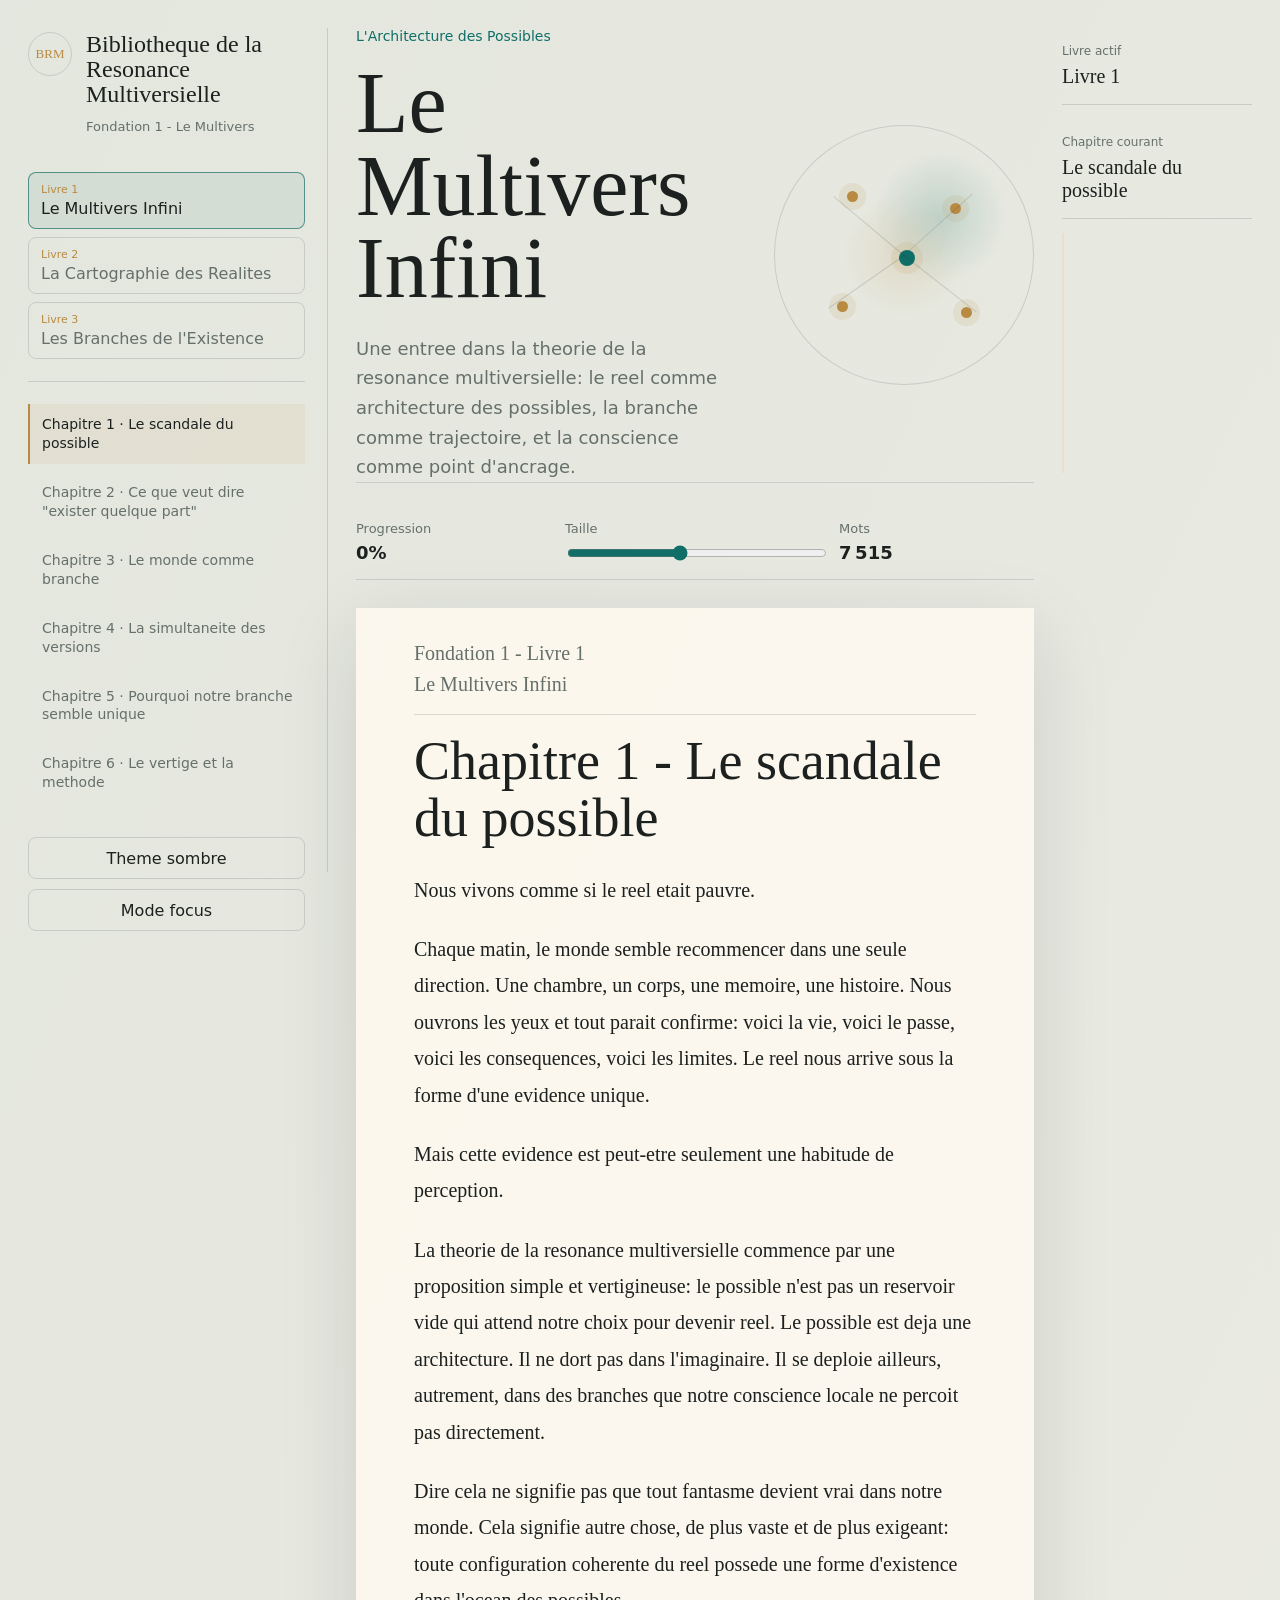
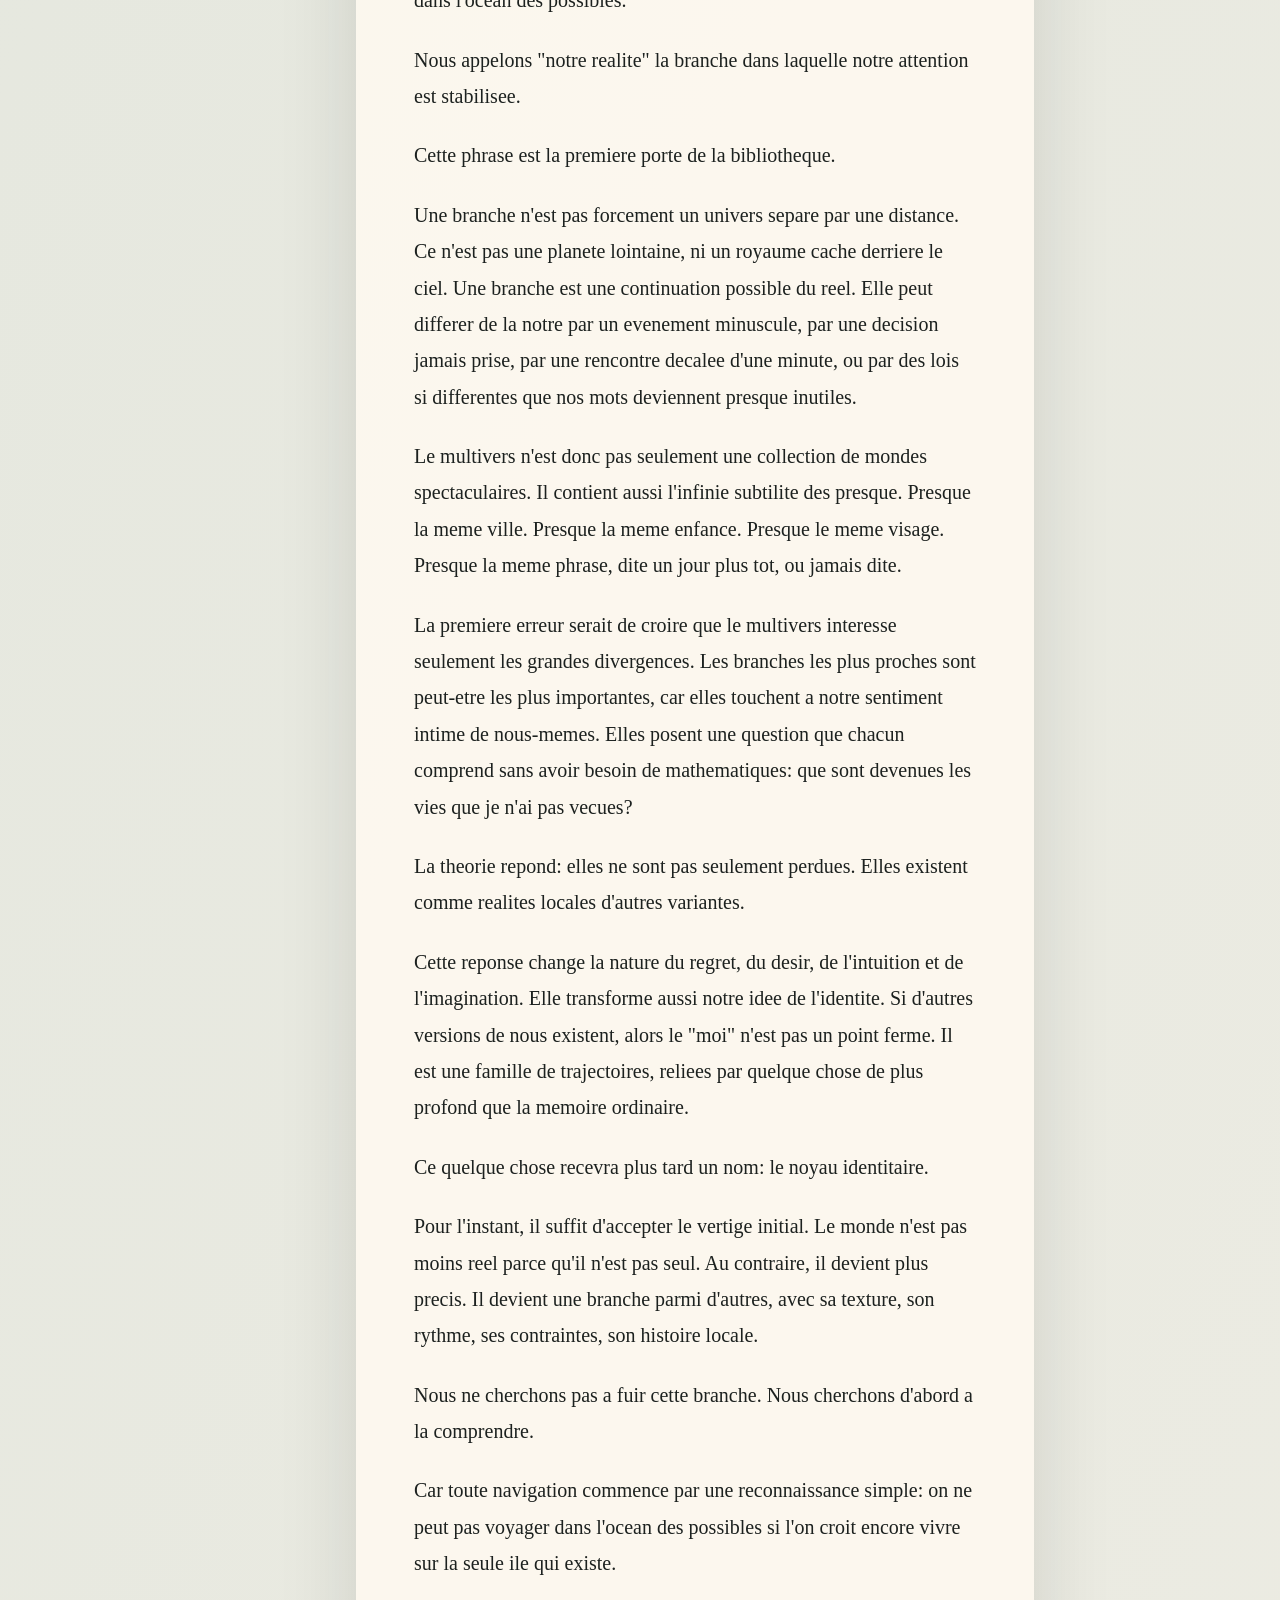
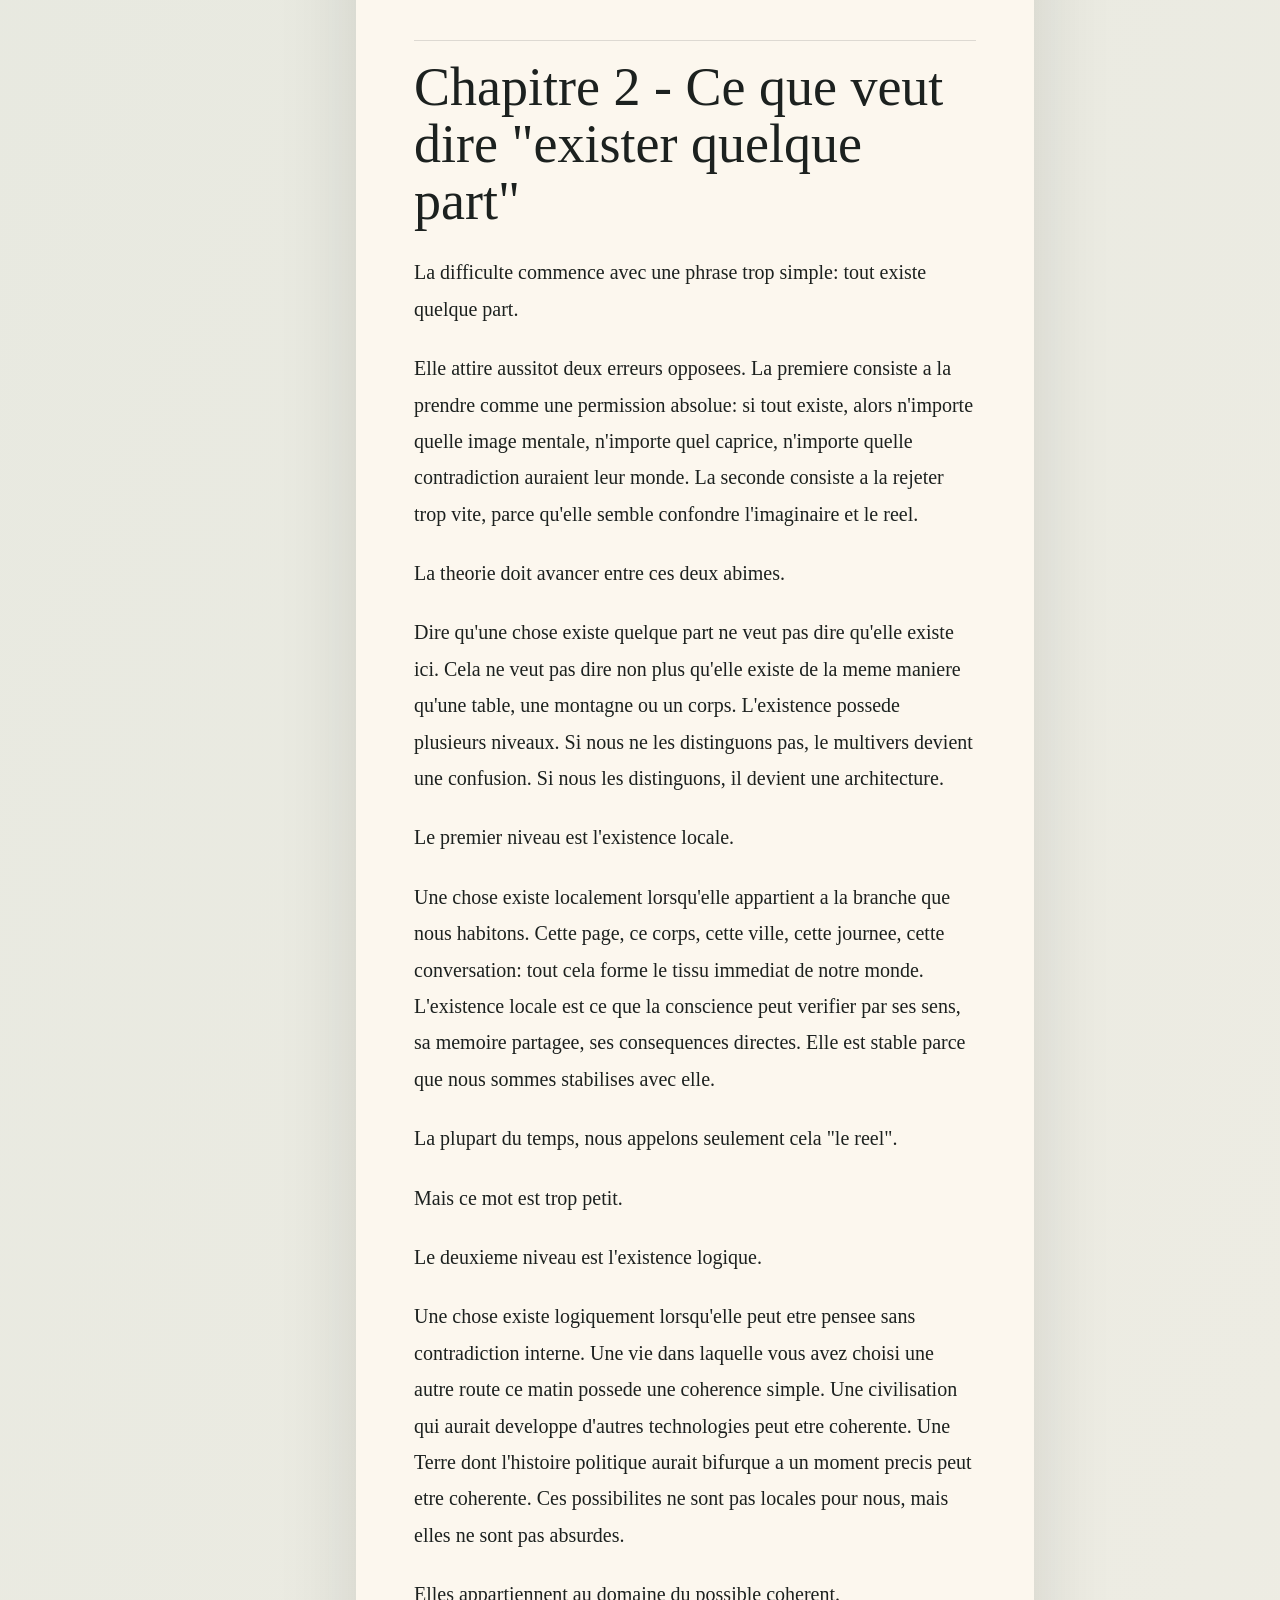
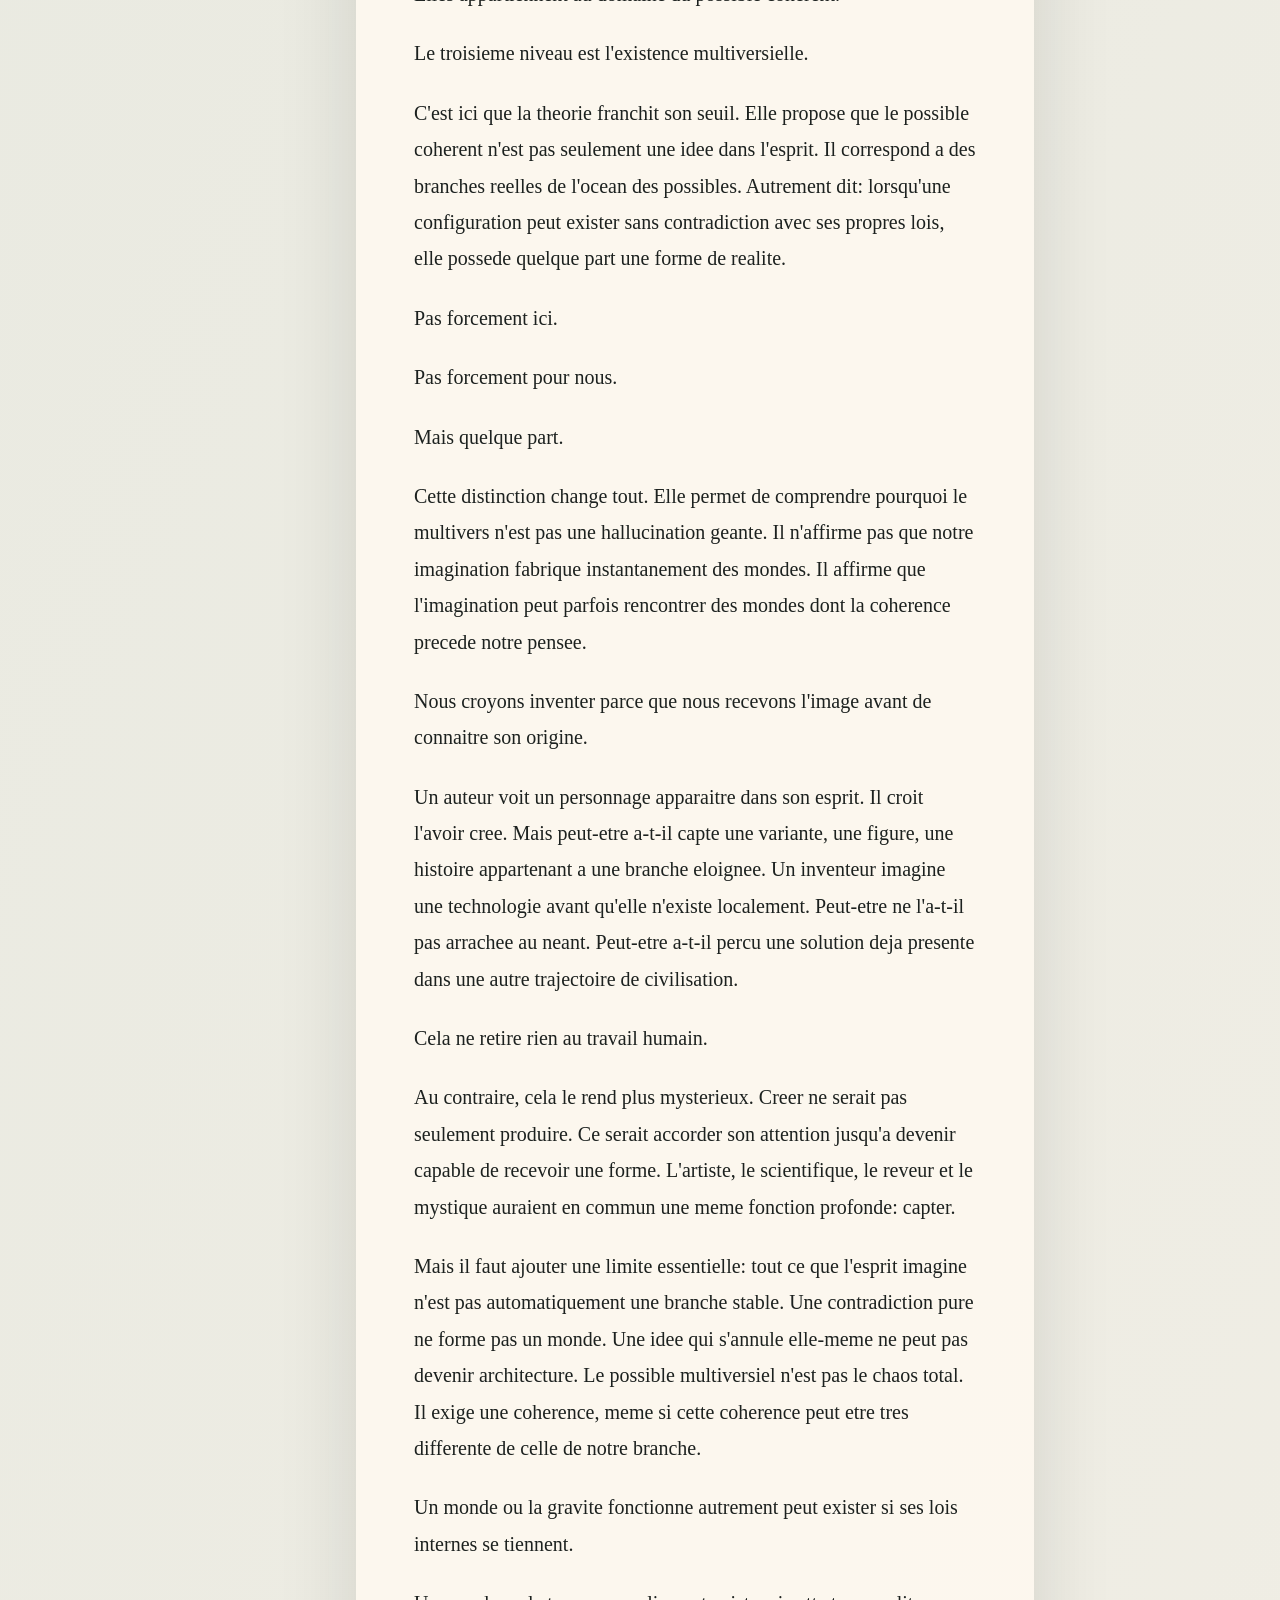
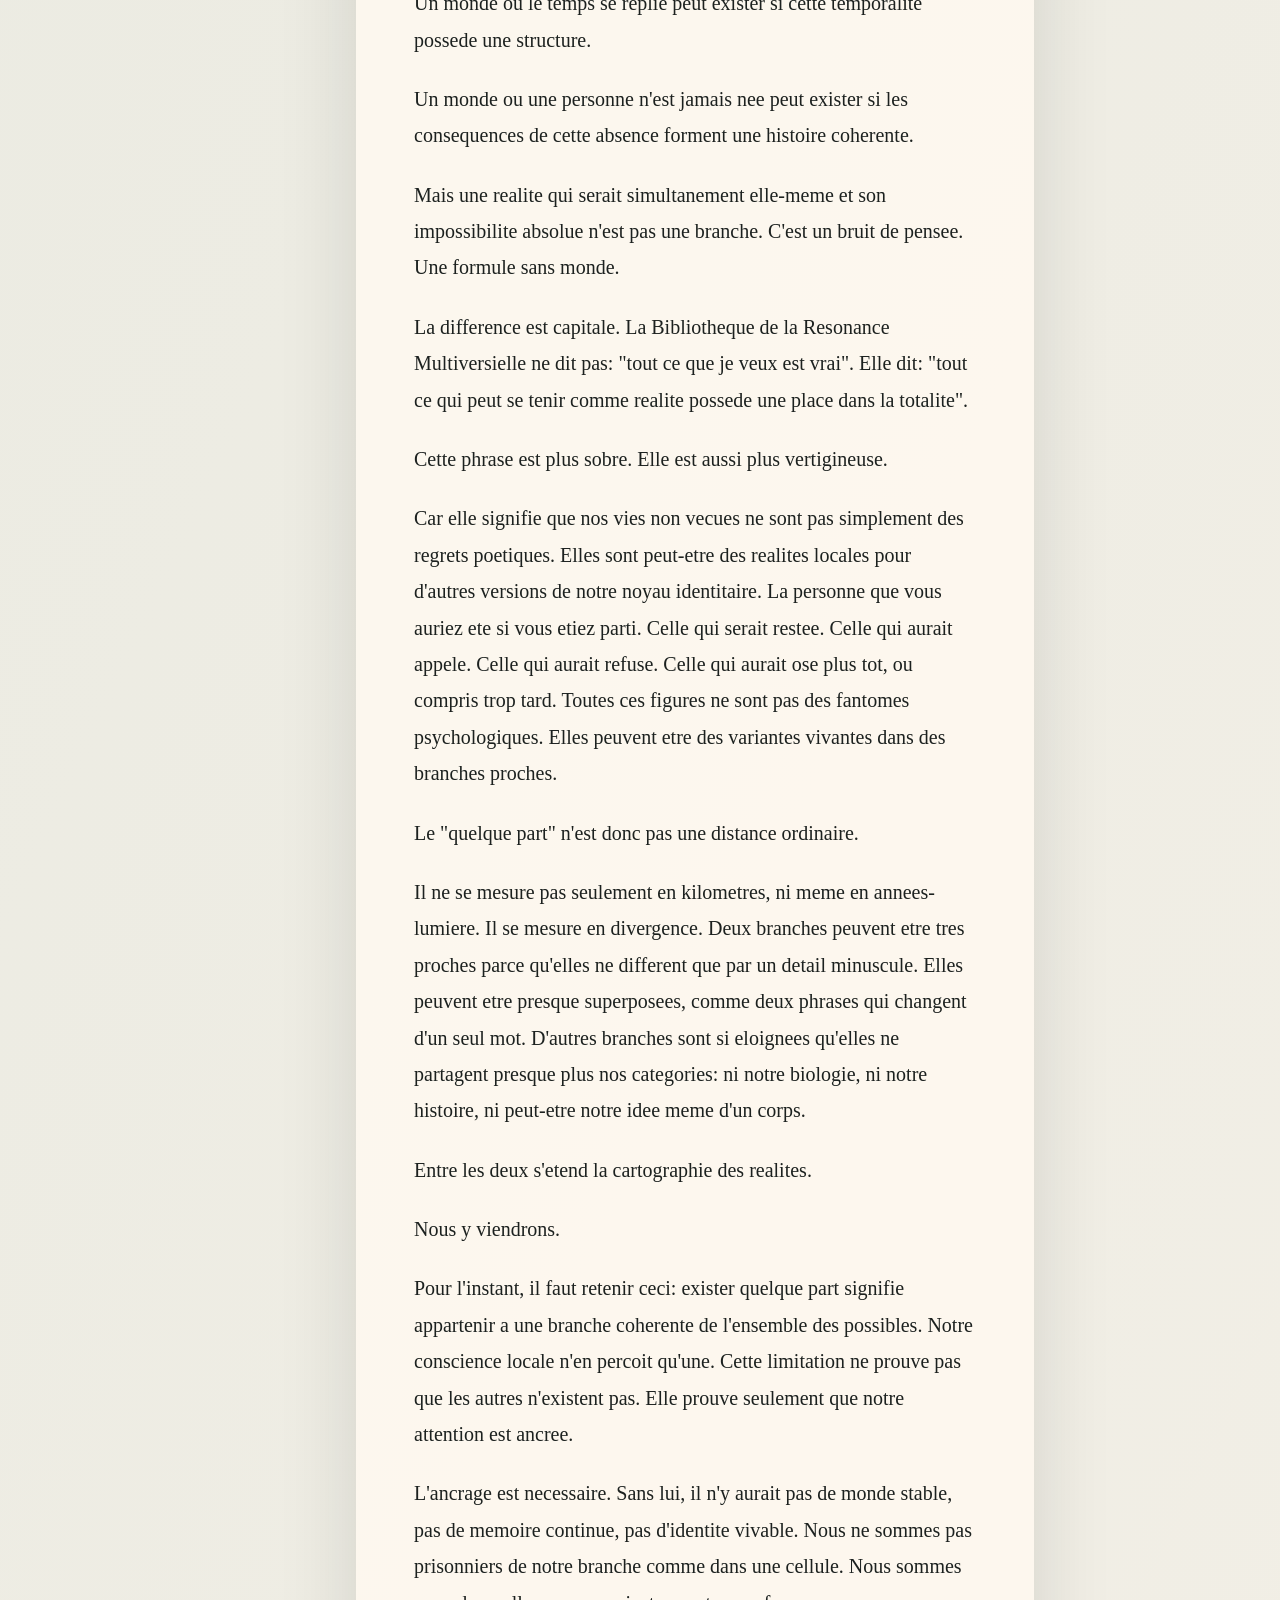
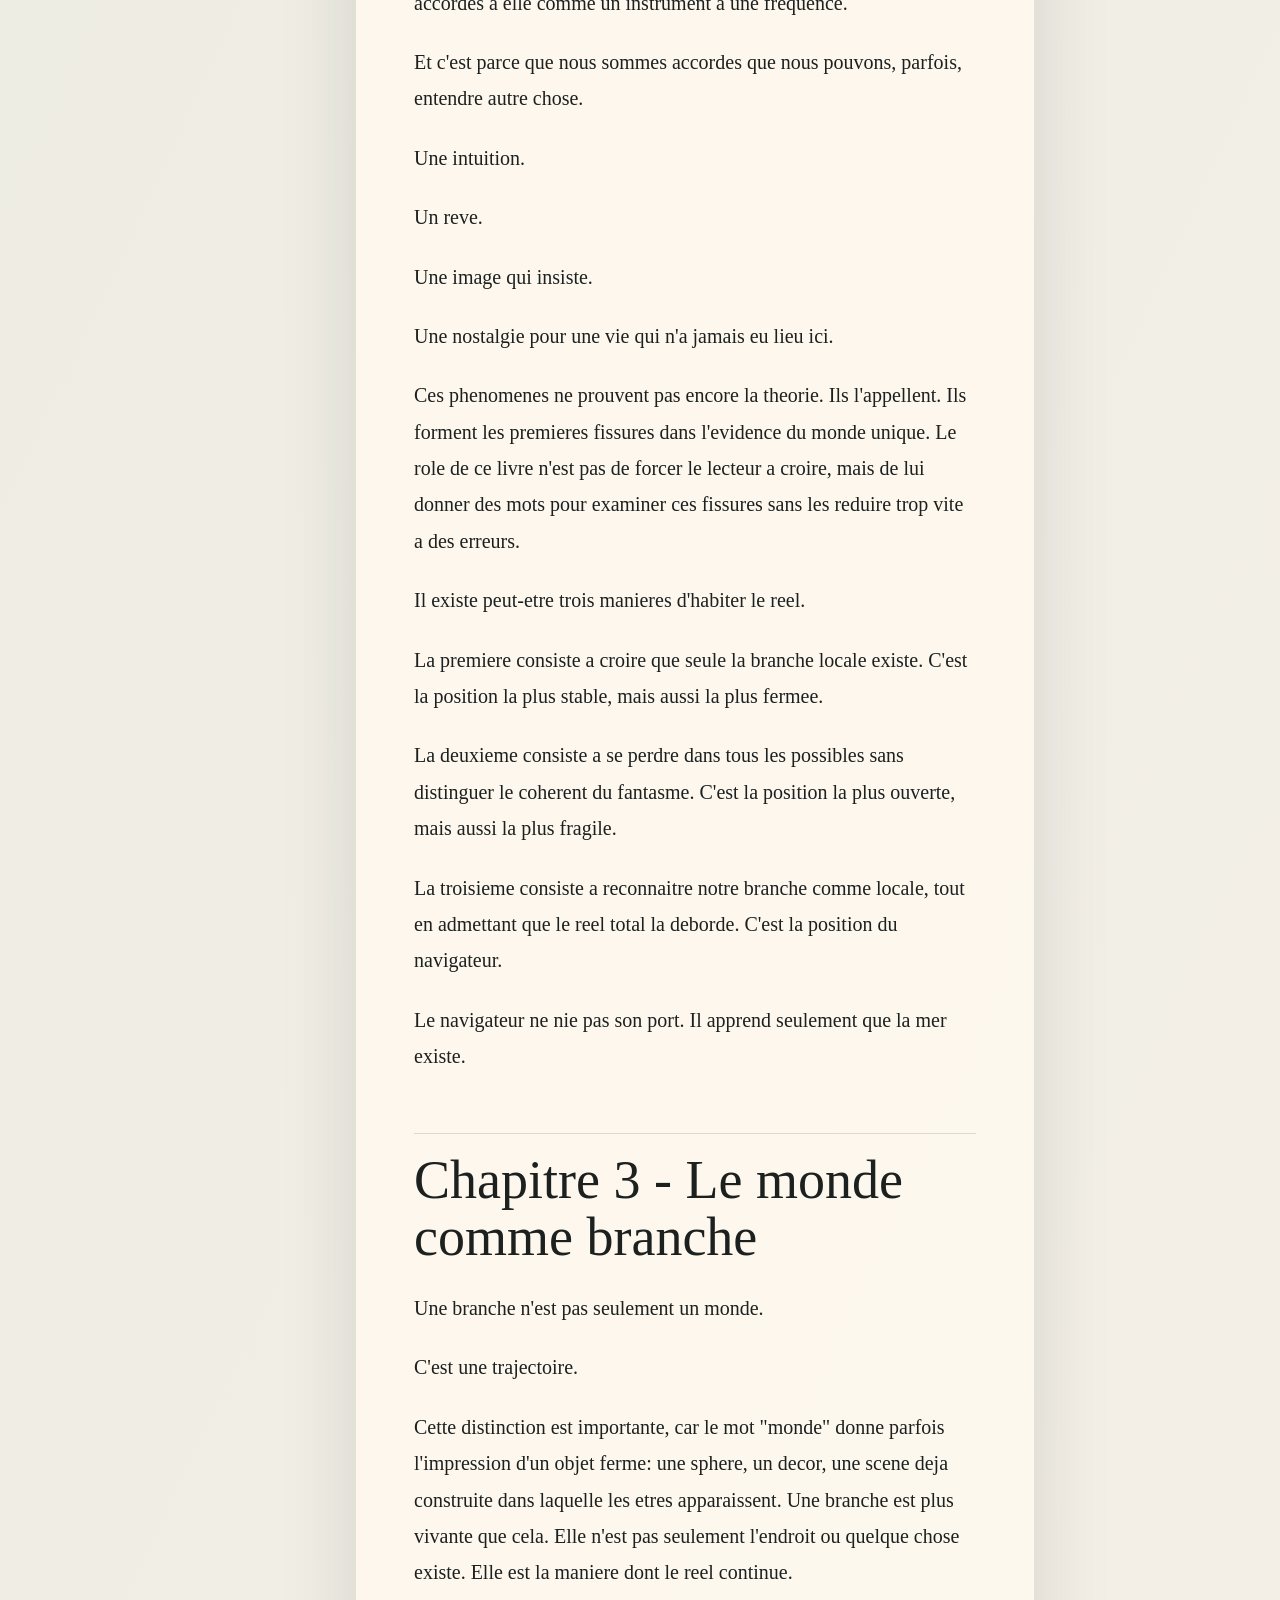
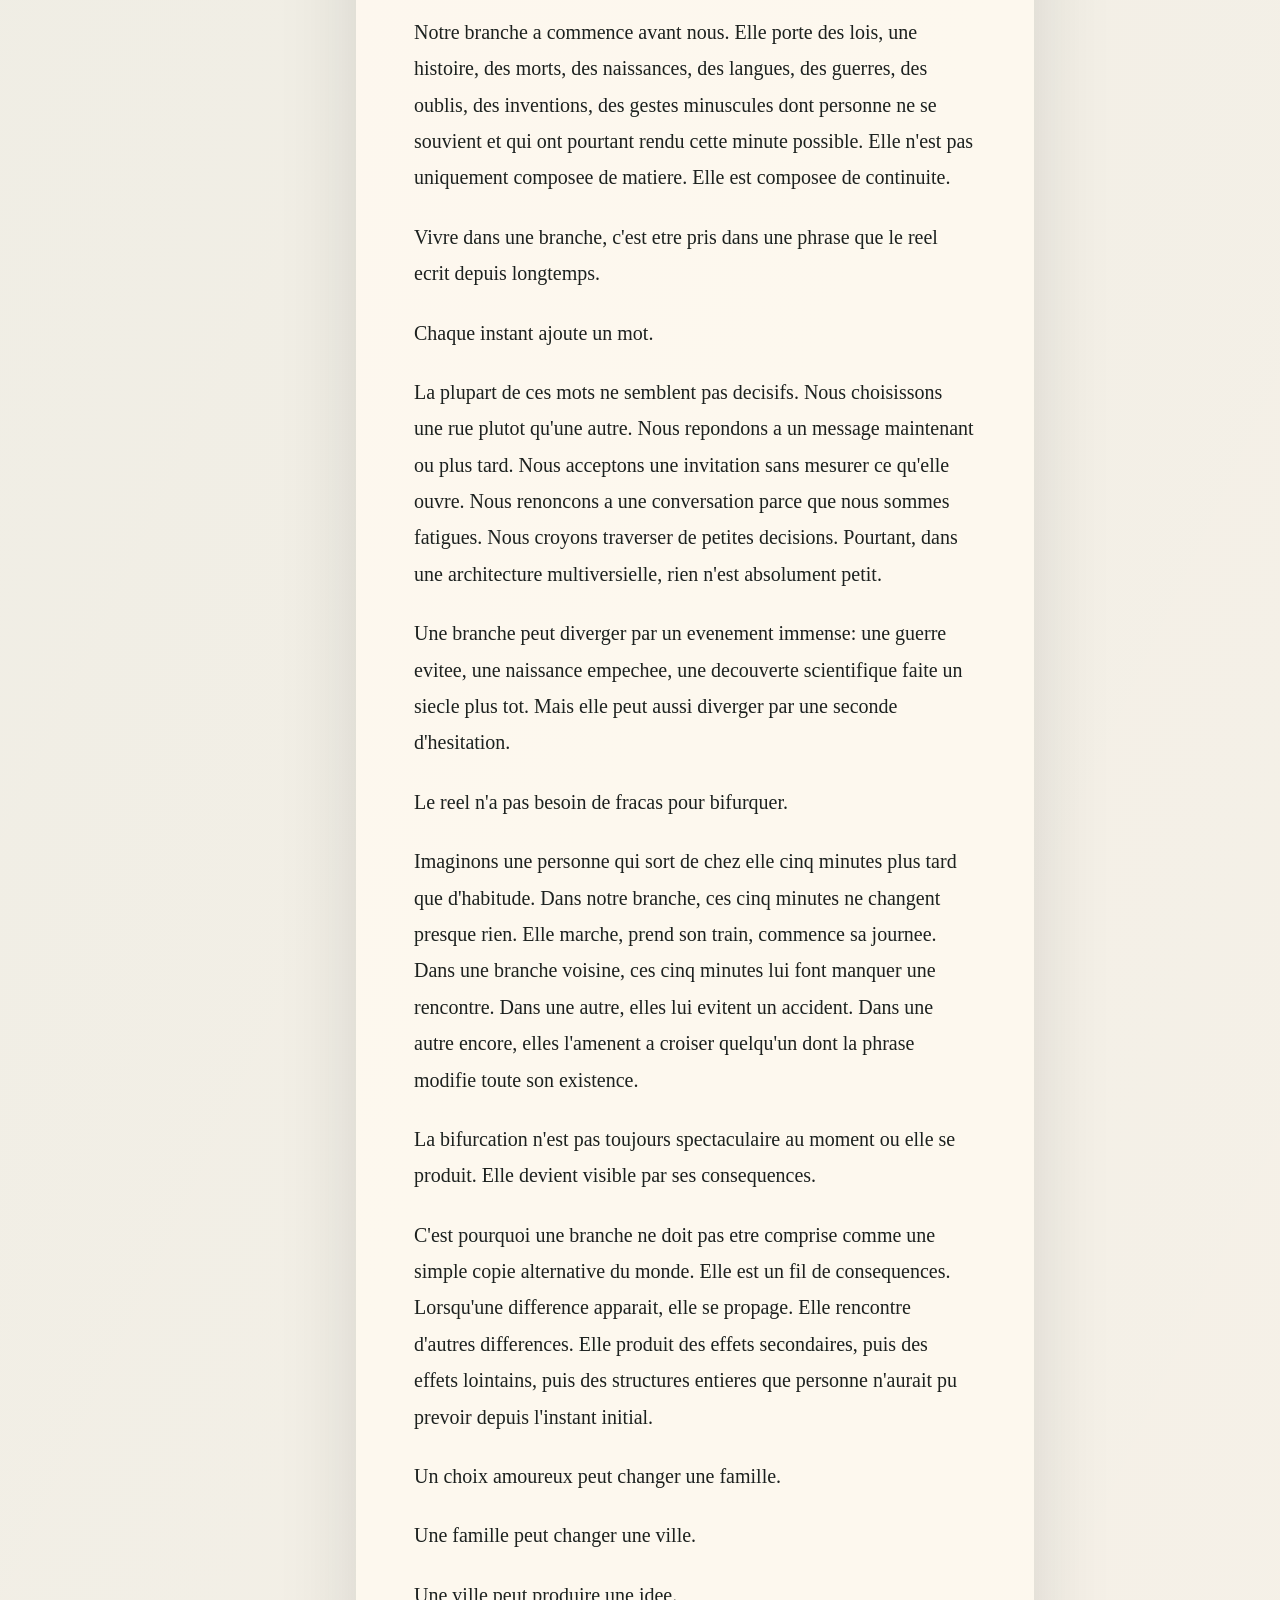
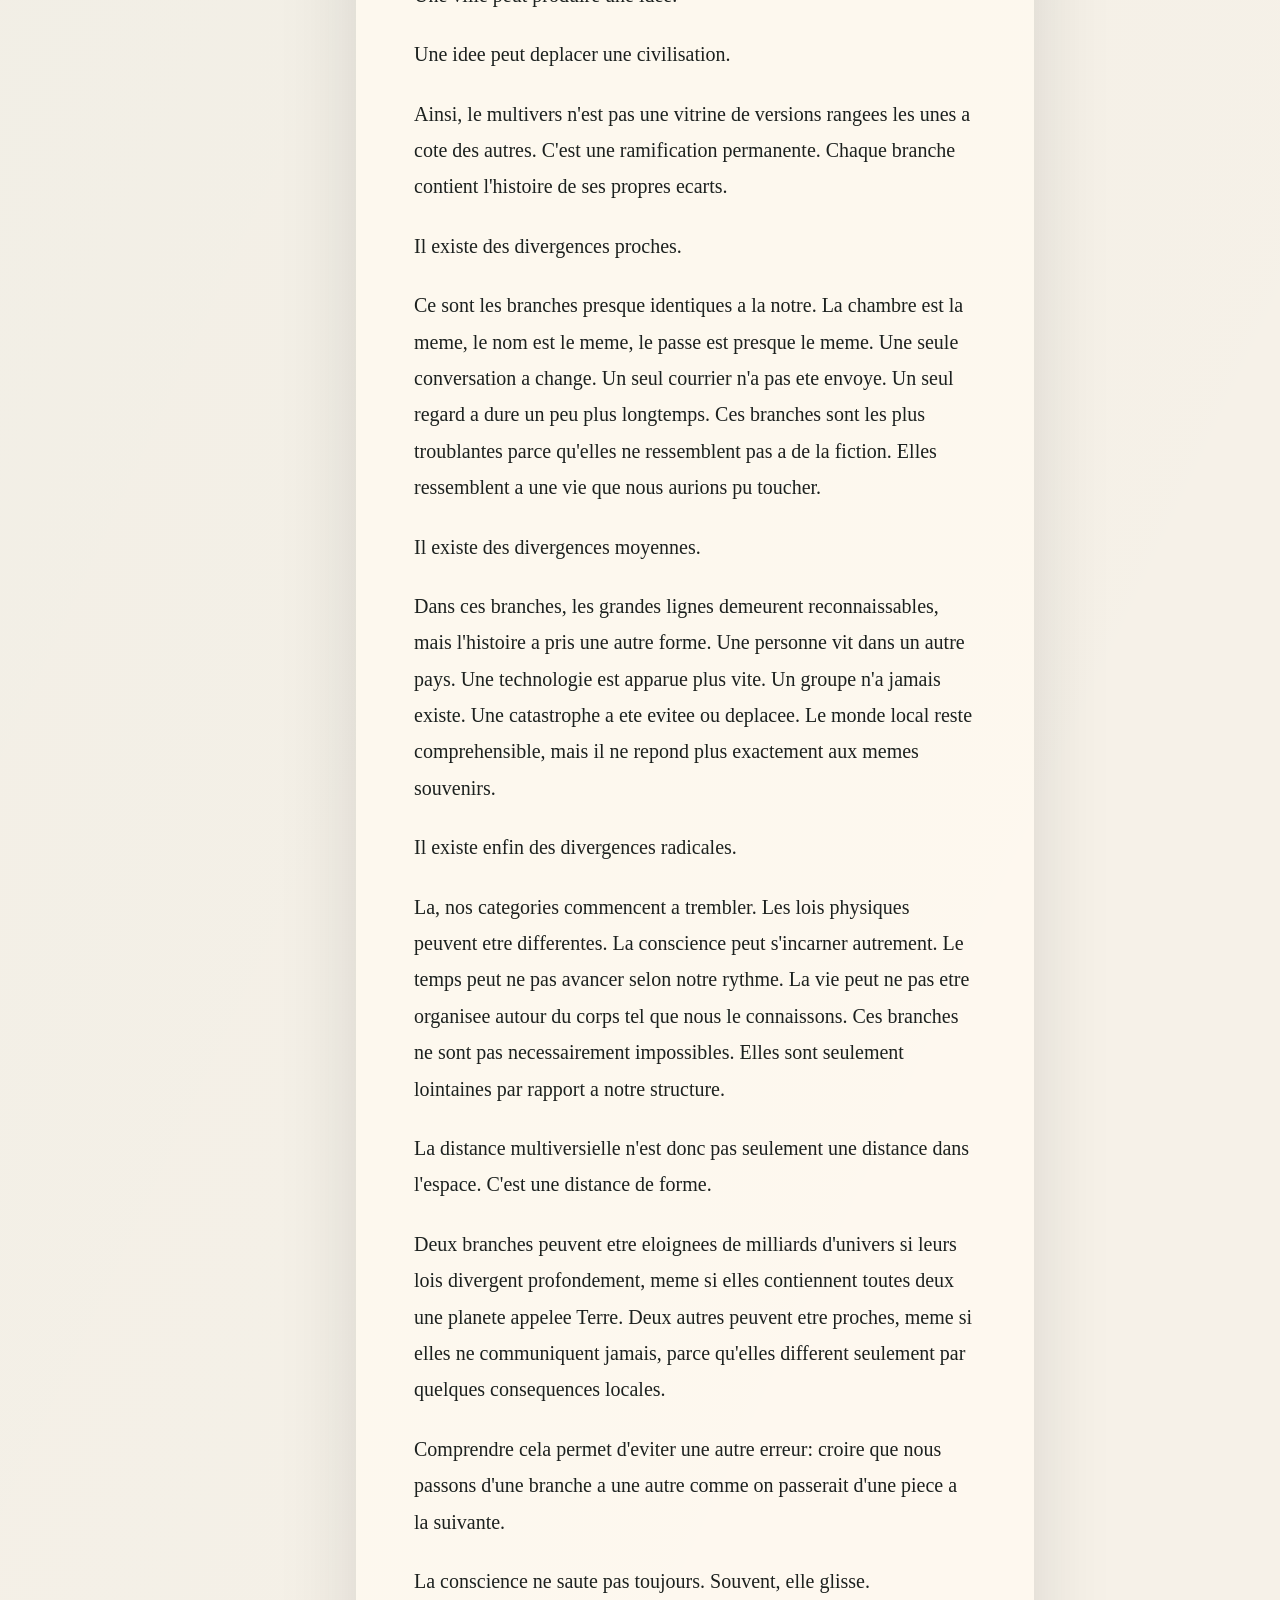
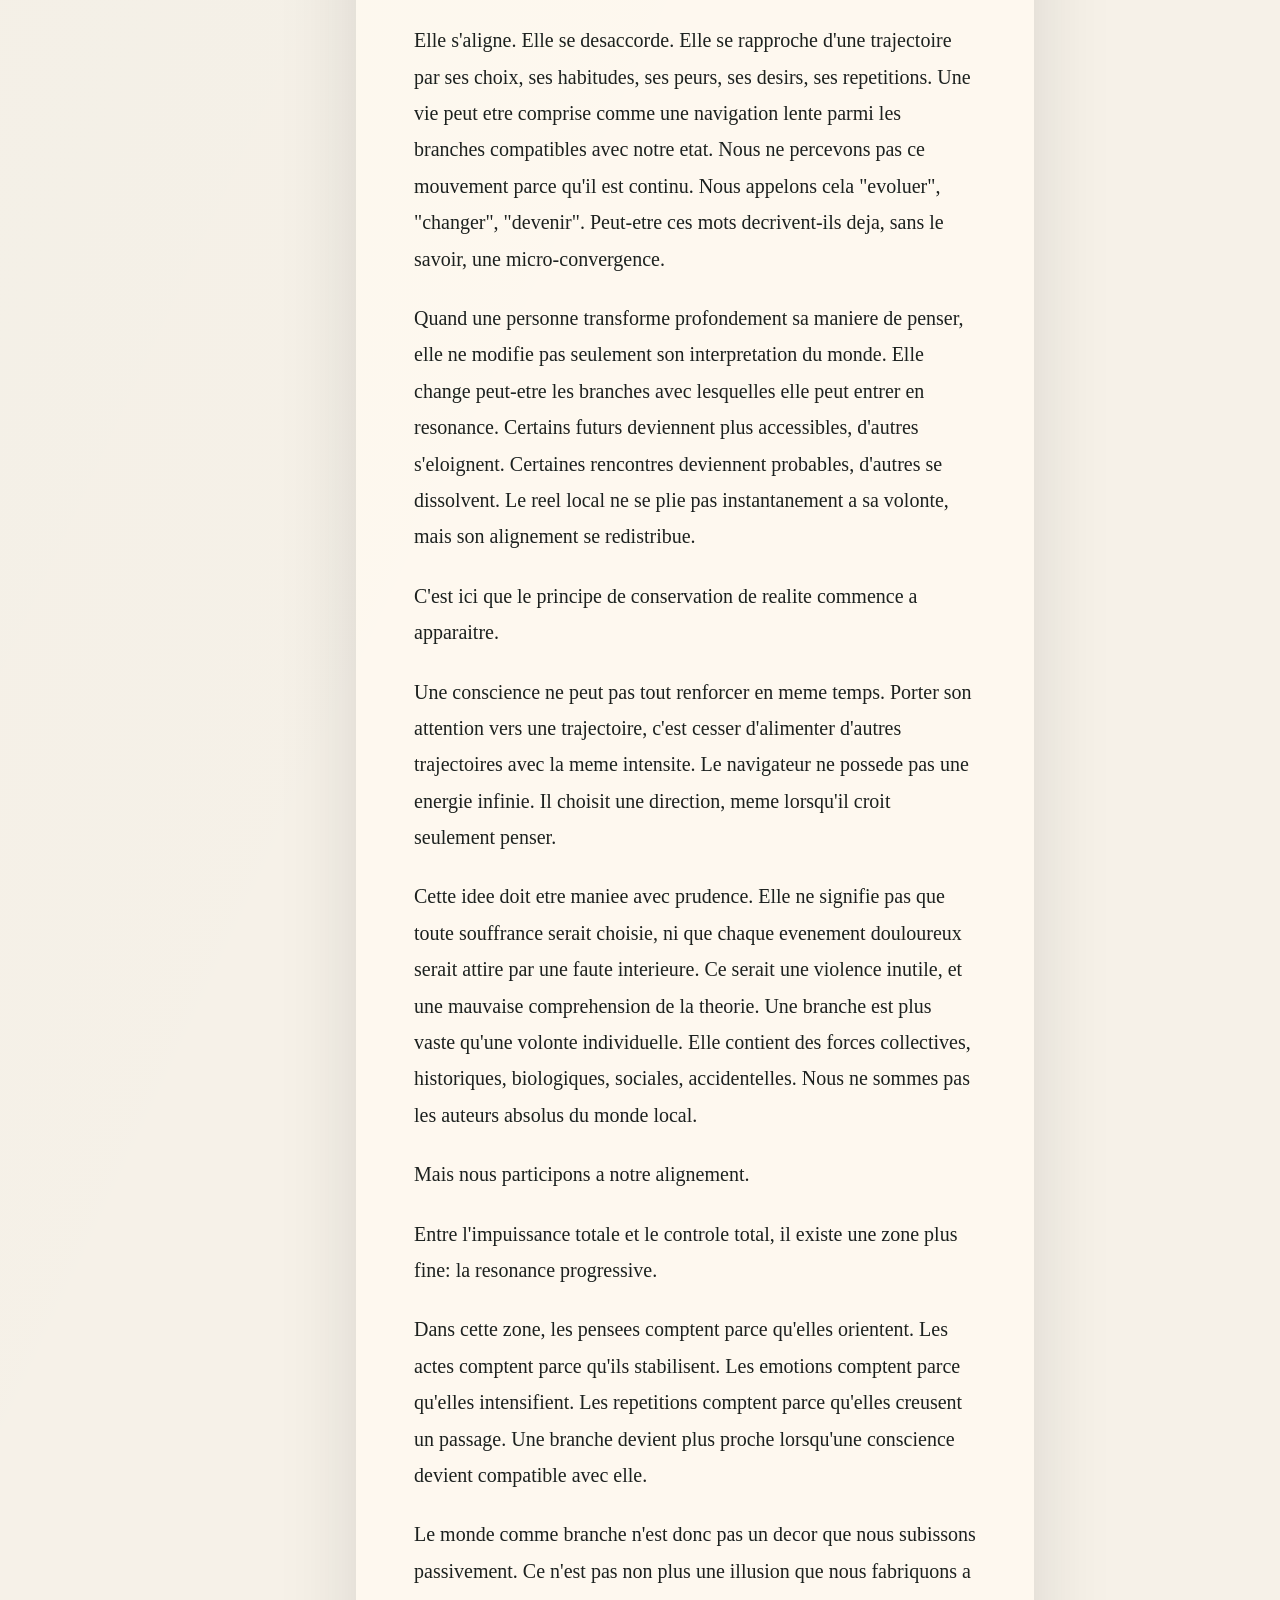
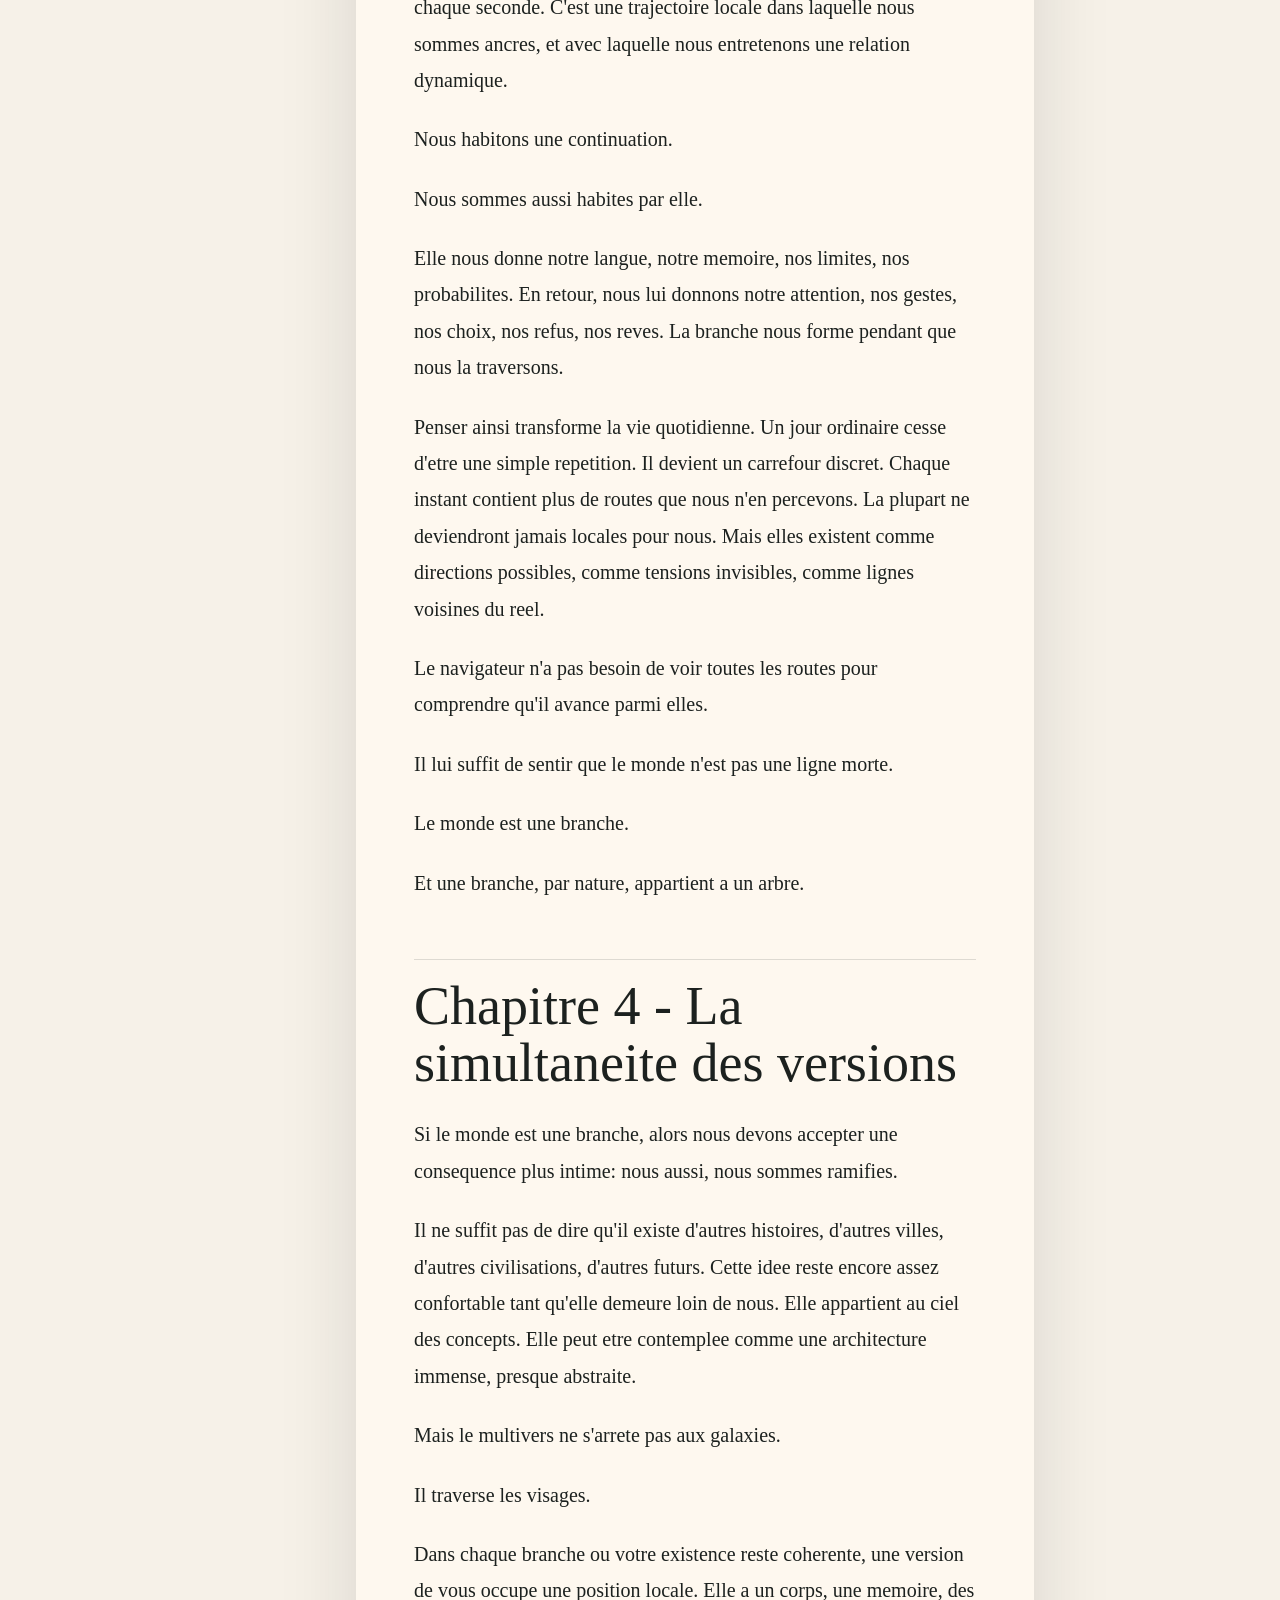
==== index.html @ 57ed7036 "Initial Resonance Multiversielle library" ====
<!doctype html>
<html lang="fr">
  <head>
    <meta charset="utf-8" />
    <meta name="viewport" content="width=device-width, initial-scale=1" />
    <meta http-equiv="refresh" content="0; url=12_READER_SITE/" />
    <title>Bibliotheque de la Resonance Multiversielle</title>
    <link rel="canonical" href="12_READER_SITE/" />
  </head>
  <body>
    <p><a href="12_READER_SITE/">Ouvrir le lecteur</a></p>
  </body>
</html>
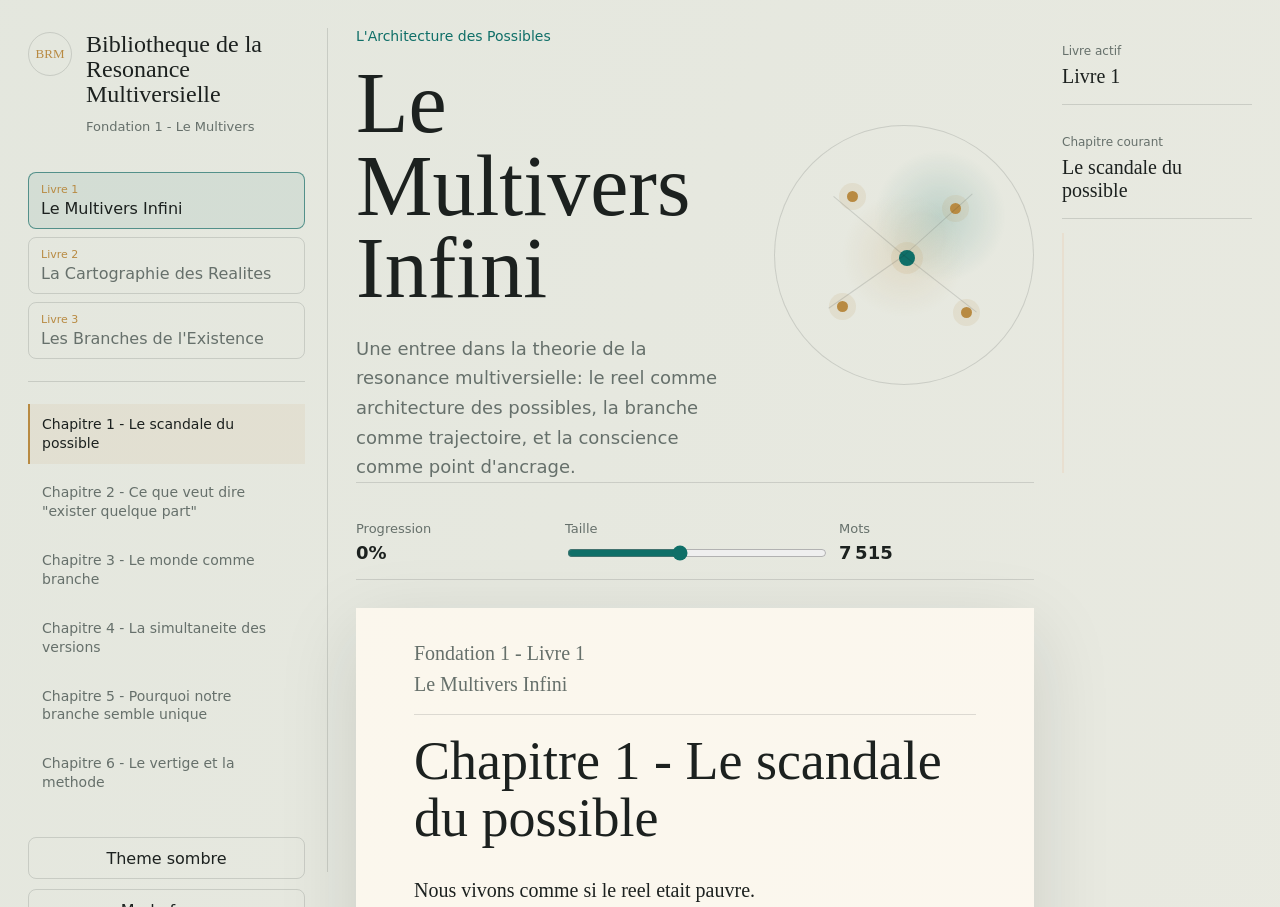
==== commit 73916558: "Refresh reader cache busting" ====
--- a/index.html
+++ b/index.html
@@ -3,11 +3,11 @@
   <head>
     <meta charset="utf-8" />
     <meta name="viewport" content="width=device-width, initial-scale=1" />
-    <meta http-equiv="refresh" content="0; url=12_READER_SITE/" />
+    <meta http-equiv="refresh" content="0; url=12_READER_SITE/?v=20260623-398eb85" />
     <title>Bibliotheque de la Resonance Multiversielle</title>
-    <link rel="canonical" href="12_READER_SITE/" />
+    <link rel="canonical" href="12_READER_SITE/?v=20260623-398eb85" />
   </head>
   <body>
-    <p><a href="12_READER_SITE/">Ouvrir le lecteur</a></p>
+    <p><a href="12_READER_SITE/?v=20260623-398eb85">Ouvrir le lecteur</a></p>
   </body>
 </html>
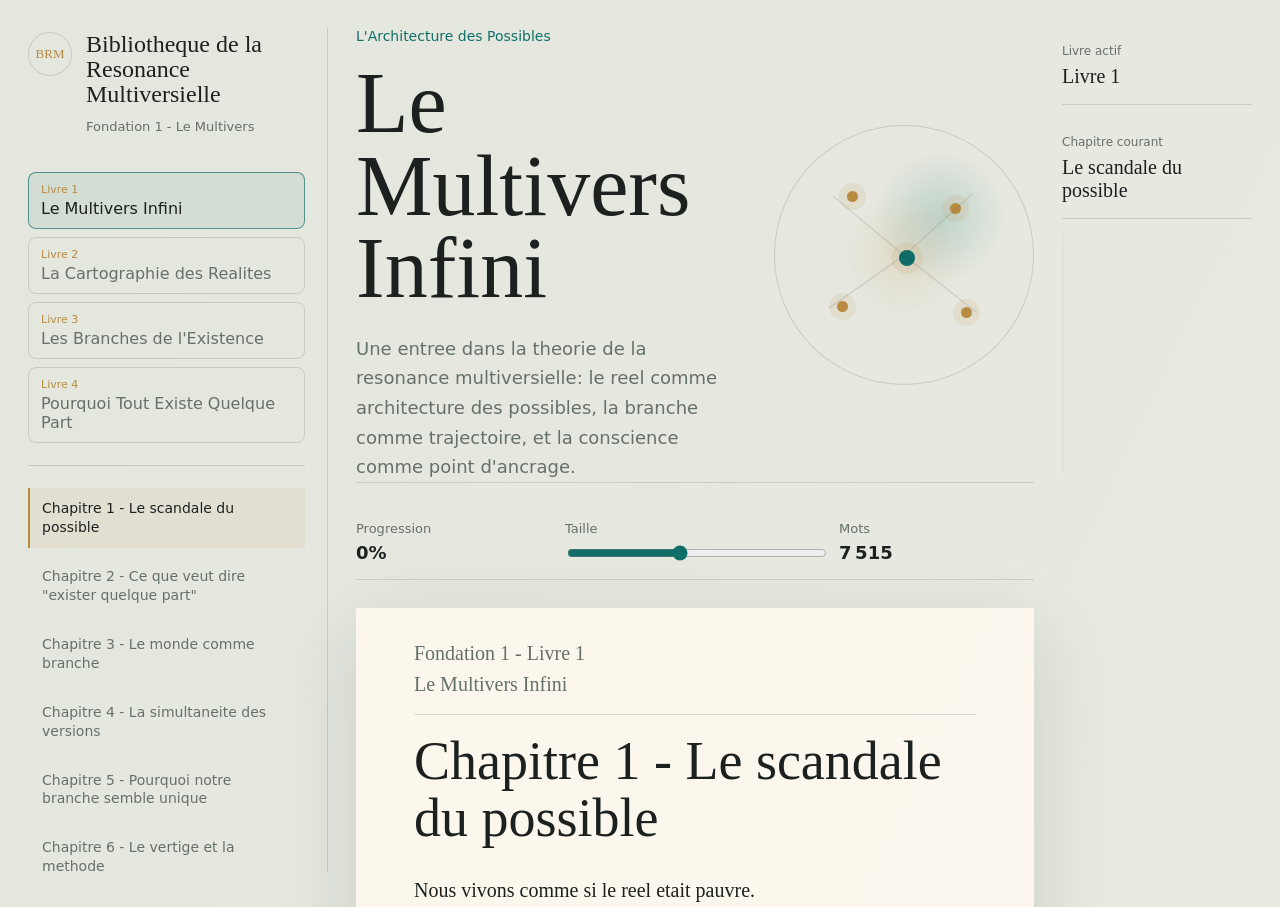
==== commit bf009f1d: "Start Tome IV draft" ====
--- a/index.html
+++ b/index.html
@@ -3,11 +3,11 @@
   <head>
     <meta charset="utf-8" />
     <meta name="viewport" content="width=device-width, initial-scale=1" />
-    <meta http-equiv="refresh" content="0; url=12_READER_SITE/?v=20260623-398eb85" />
+    <meta http-equiv="refresh" content="0; url=12_READER_SITE/?v=20260623-livre4-c1" />
     <title>Bibliotheque de la Resonance Multiversielle</title>
-    <link rel="canonical" href="12_READER_SITE/?v=20260623-398eb85" />
+    <link rel="canonical" href="12_READER_SITE/?v=20260623-livre4-c1" />
   </head>
   <body>
-    <p><a href="12_READER_SITE/?v=20260623-398eb85">Ouvrir le lecteur</a></p>
+    <p><a href="12_READER_SITE/?v=20260623-livre4-c1">Ouvrir le lecteur</a></p>
   </body>
 </html>
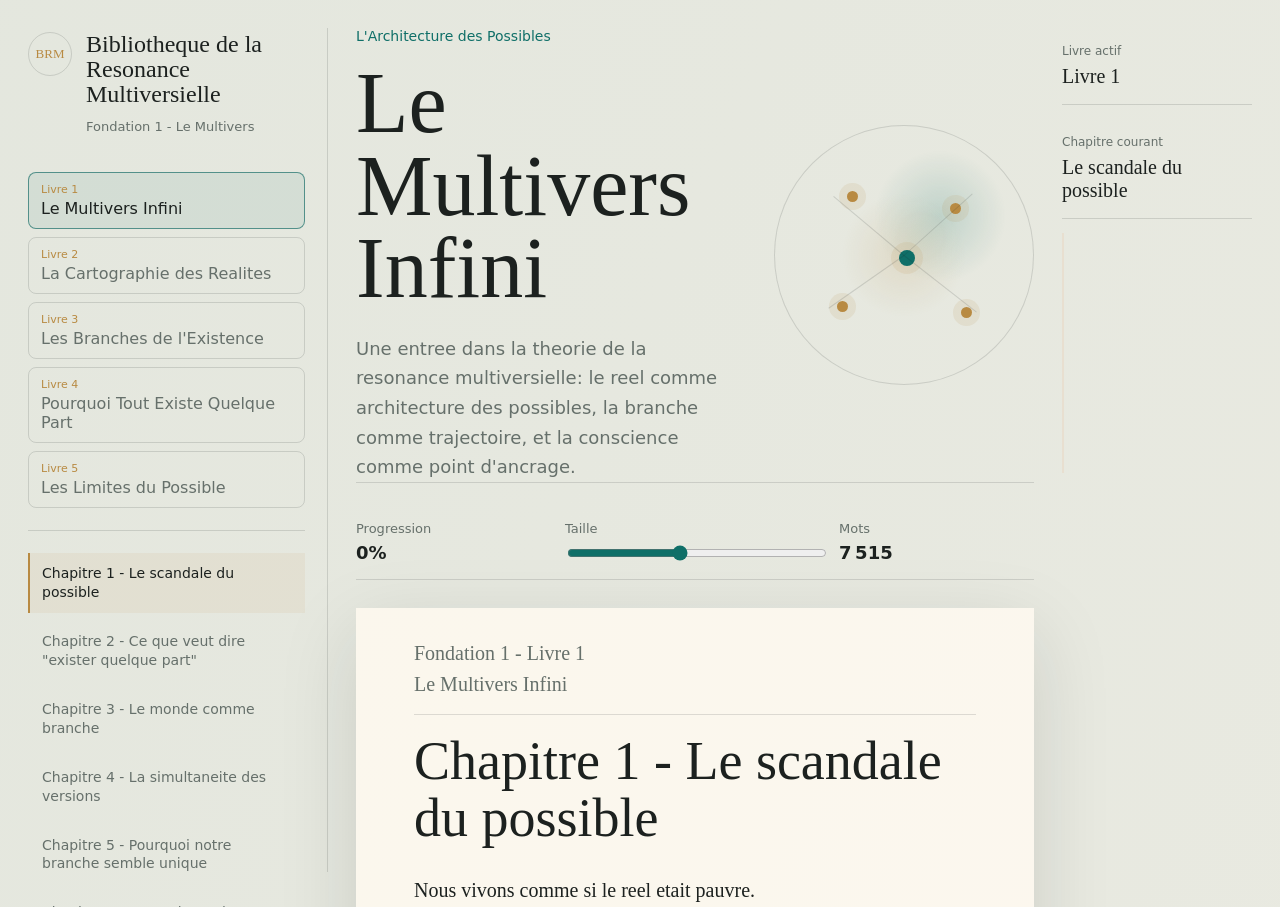
==== commit bfc6c01f: "Complete Fondation 1 draft" ====
--- a/index.html
+++ b/index.html
@@ -3,11 +3,11 @@
   <head>
     <meta charset="utf-8" />
     <meta name="viewport" content="width=device-width, initial-scale=1" />
-    <meta http-equiv="refresh" content="0; url=12_READER_SITE/?v=20260623-livre4-c1" />
+    <meta http-equiv="refresh" content="0; url=12_READER_SITE/?v=20260623-f1-complete" />
     <title>Bibliotheque de la Resonance Multiversielle</title>
-    <link rel="canonical" href="12_READER_SITE/?v=20260623-livre4-c1" />
+    <link rel="canonical" href="12_READER_SITE/?v=20260623-f1-complete" />
   </head>
   <body>
-    <p><a href="12_READER_SITE/?v=20260623-livre4-c1">Ouvrir le lecteur</a></p>
+    <p><a href="12_READER_SITE/?v=20260623-f1-complete">Ouvrir le lecteur</a></p>
   </body>
 </html>
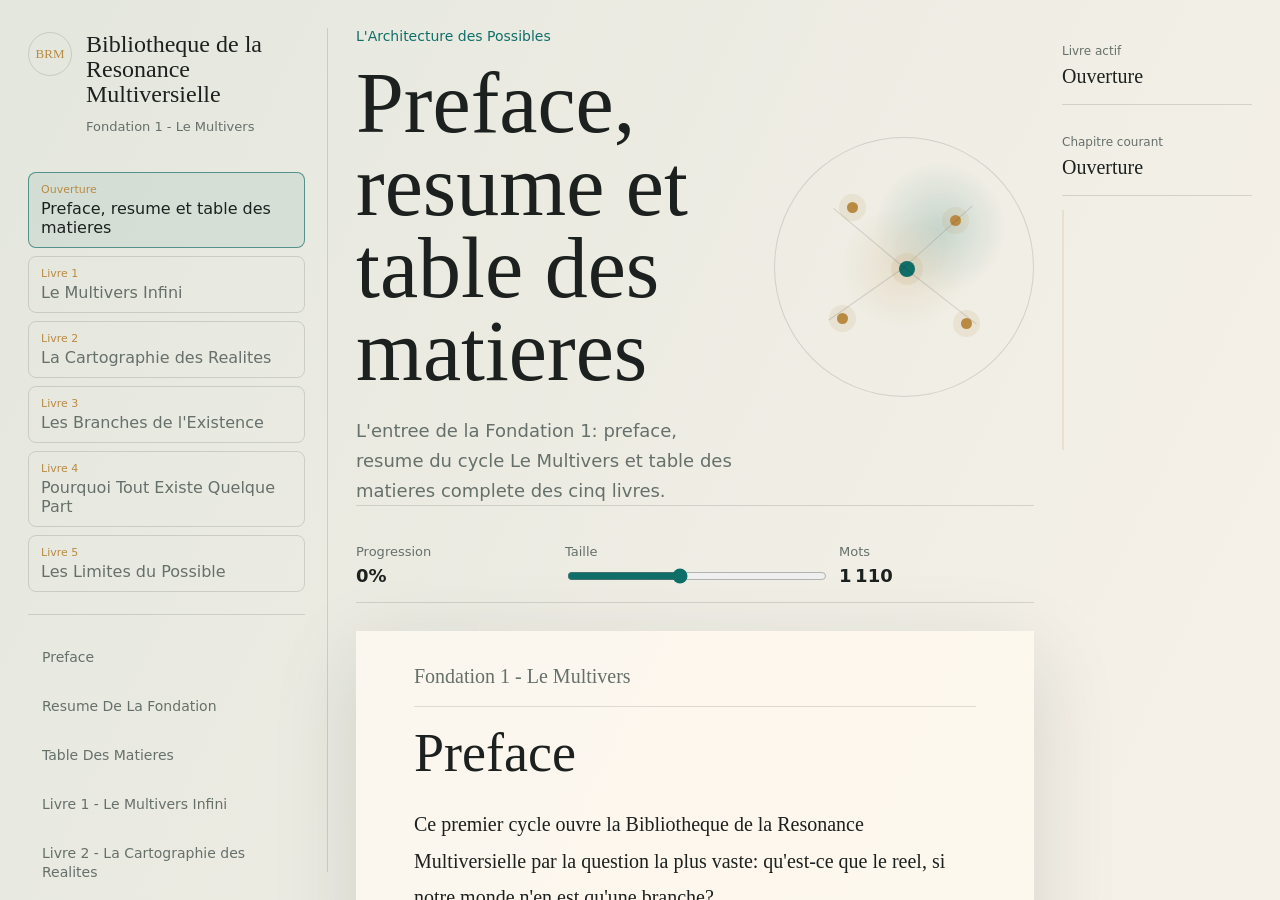
==== commit 194401b1: "Start Fondation 1 draft 02 and publication prep" ====
--- a/index.html
+++ b/index.html
@@ -3,11 +3,11 @@
   <head>
     <meta charset="utf-8" />
     <meta name="viewport" content="width=device-width, initial-scale=1" />
-    <meta http-equiv="refresh" content="0; url=12_READER_SITE/?v=20260623-f1-complete" />
+    <meta http-equiv="refresh" content="0; url=12_READER_SITE/?v=20260623-f1-frontmatter" />
     <title>Bibliotheque de la Resonance Multiversielle</title>
-    <link rel="canonical" href="12_READER_SITE/?v=20260623-f1-complete" />
+    <link rel="canonical" href="12_READER_SITE/?v=20260623-f1-frontmatter" />
   </head>
   <body>
-    <p><a href="12_READER_SITE/?v=20260623-f1-complete">Ouvrir le lecteur</a></p>
+    <p><a href="12_READER_SITE/?v=20260623-f1-frontmatter">Ouvrir le lecteur</a></p>
   </body>
 </html>
